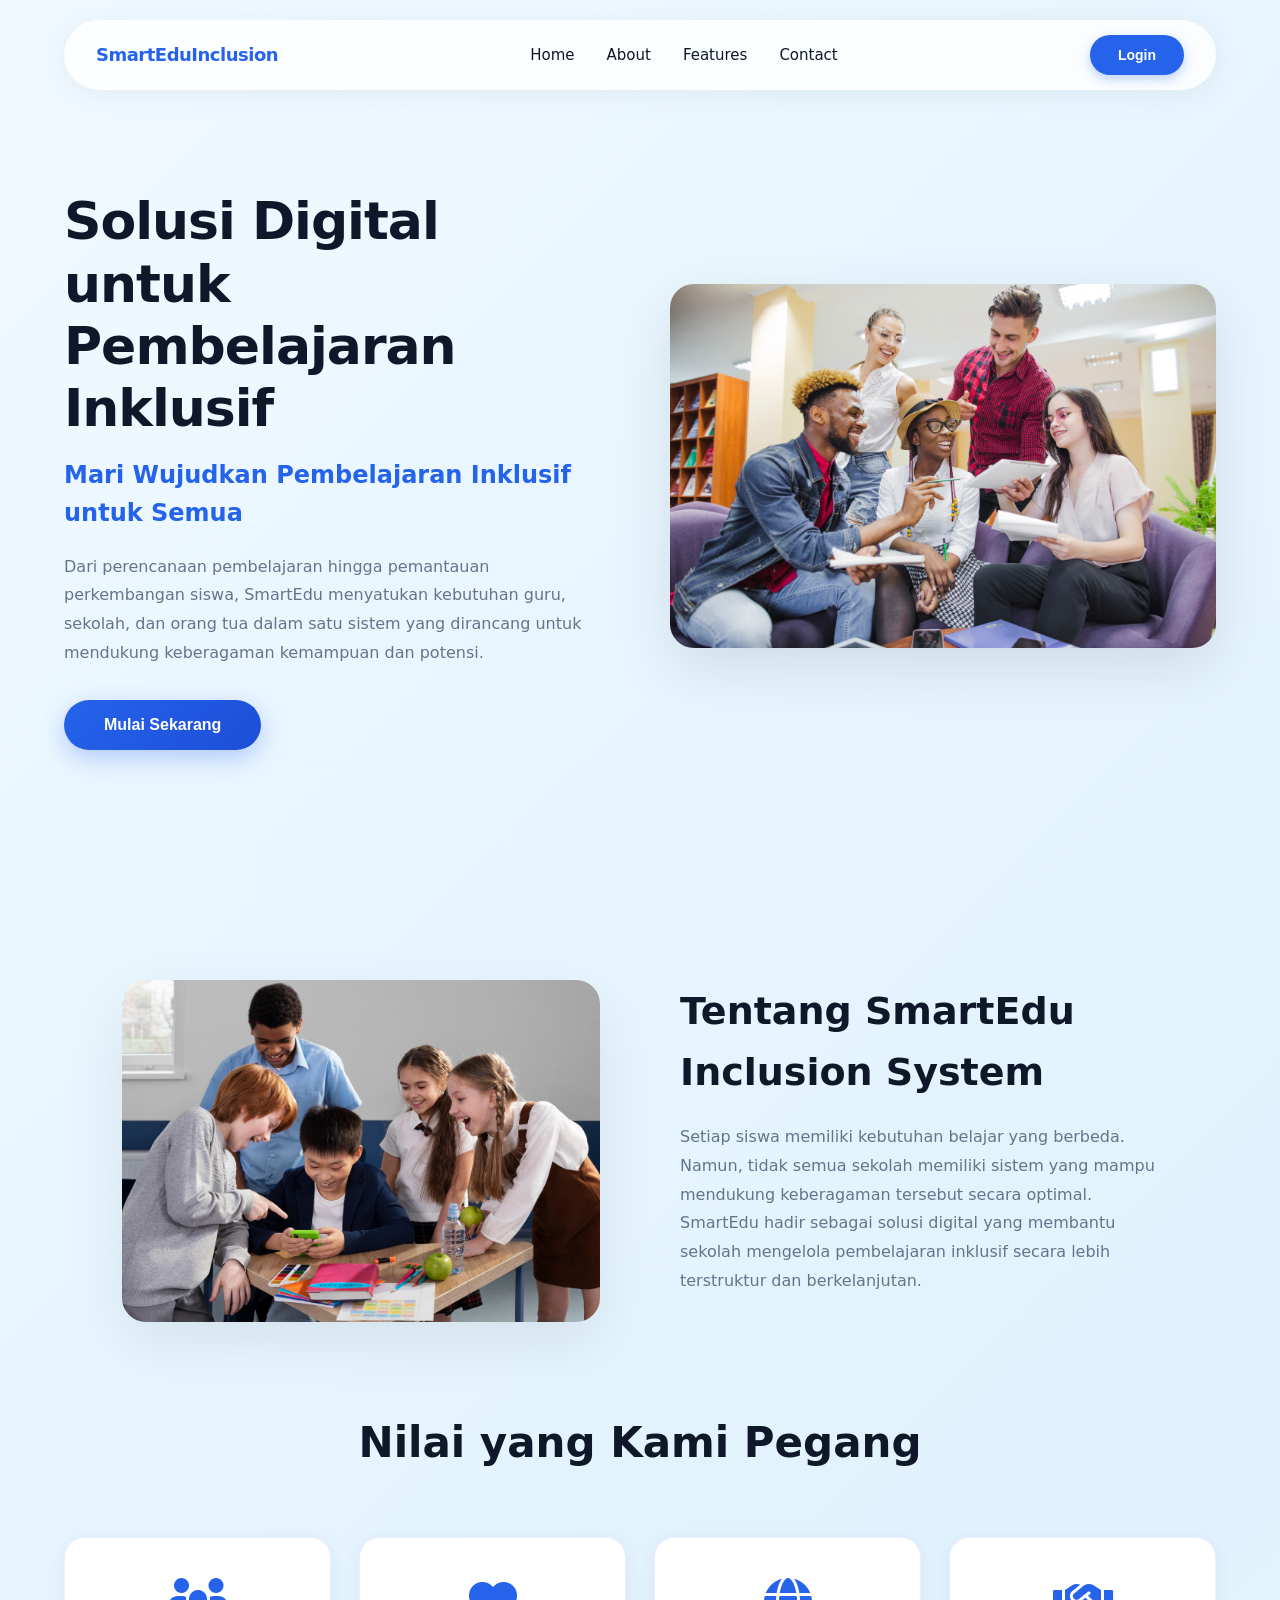
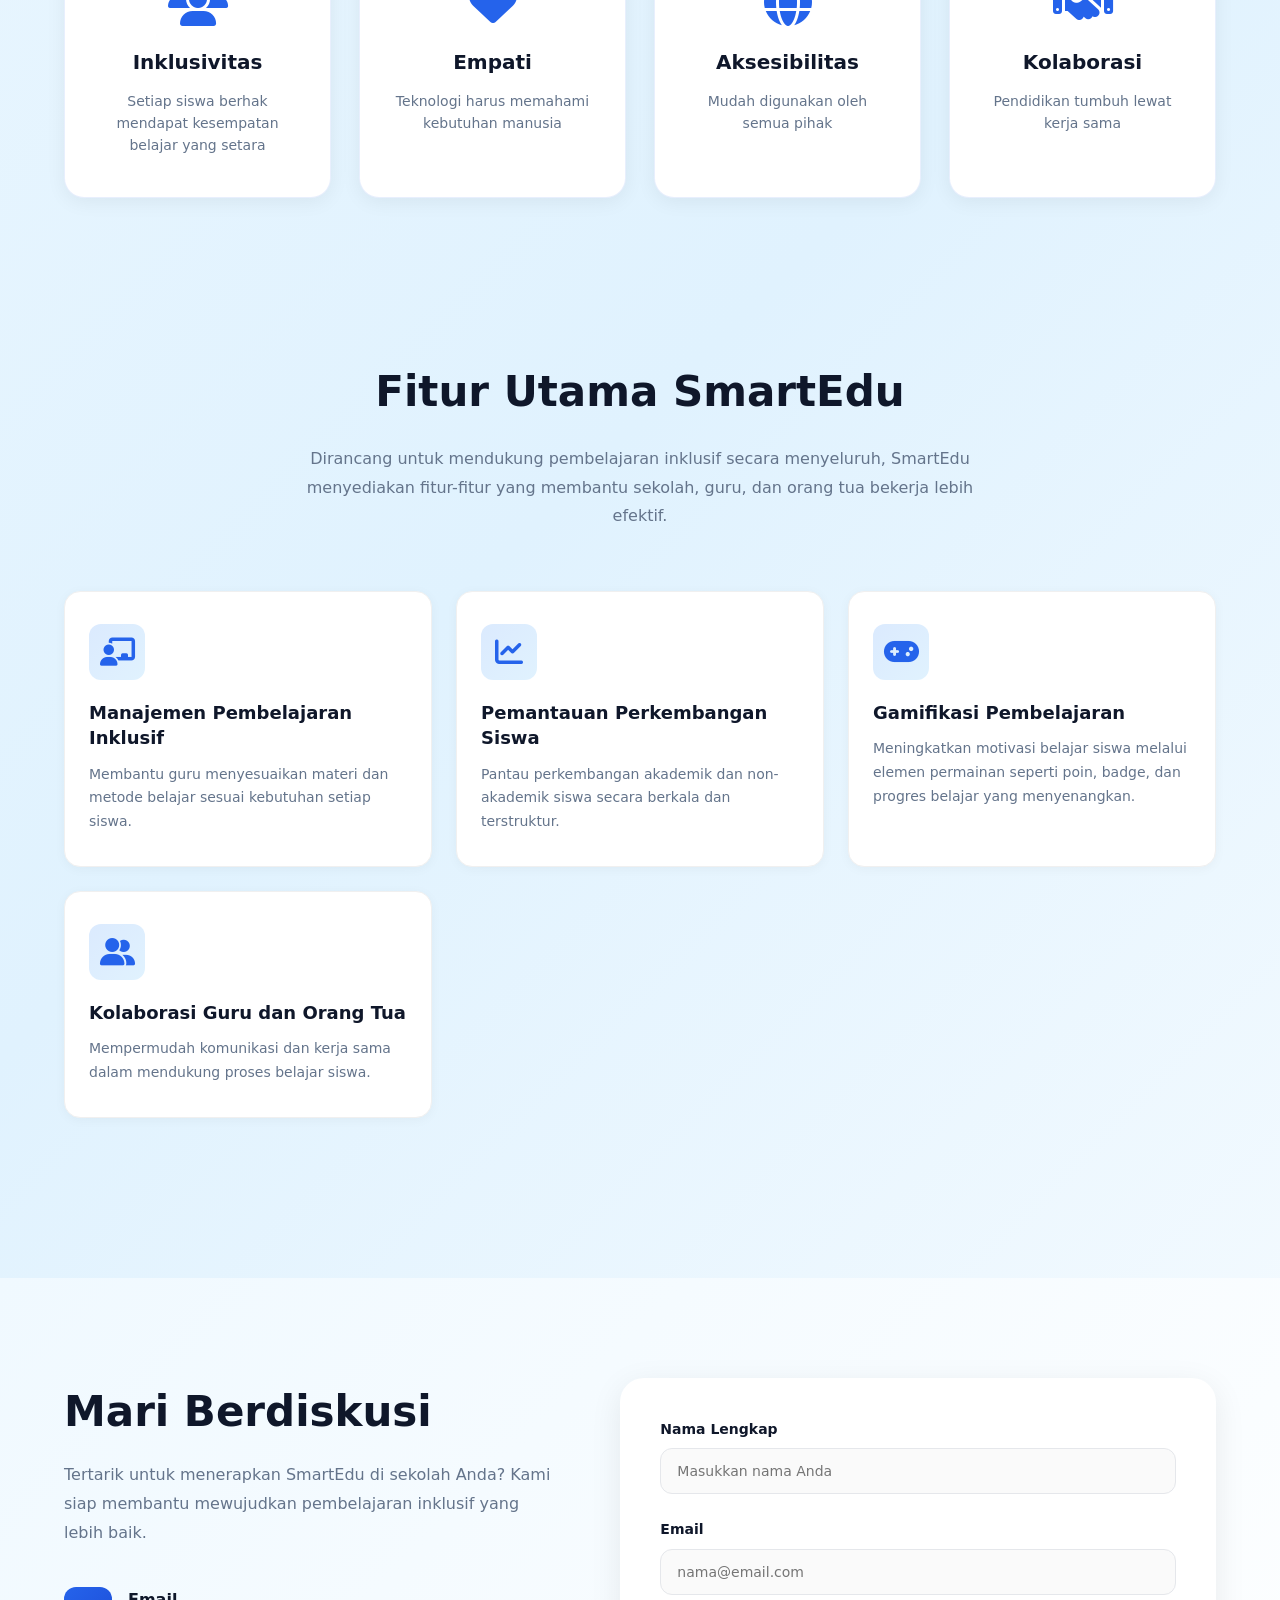
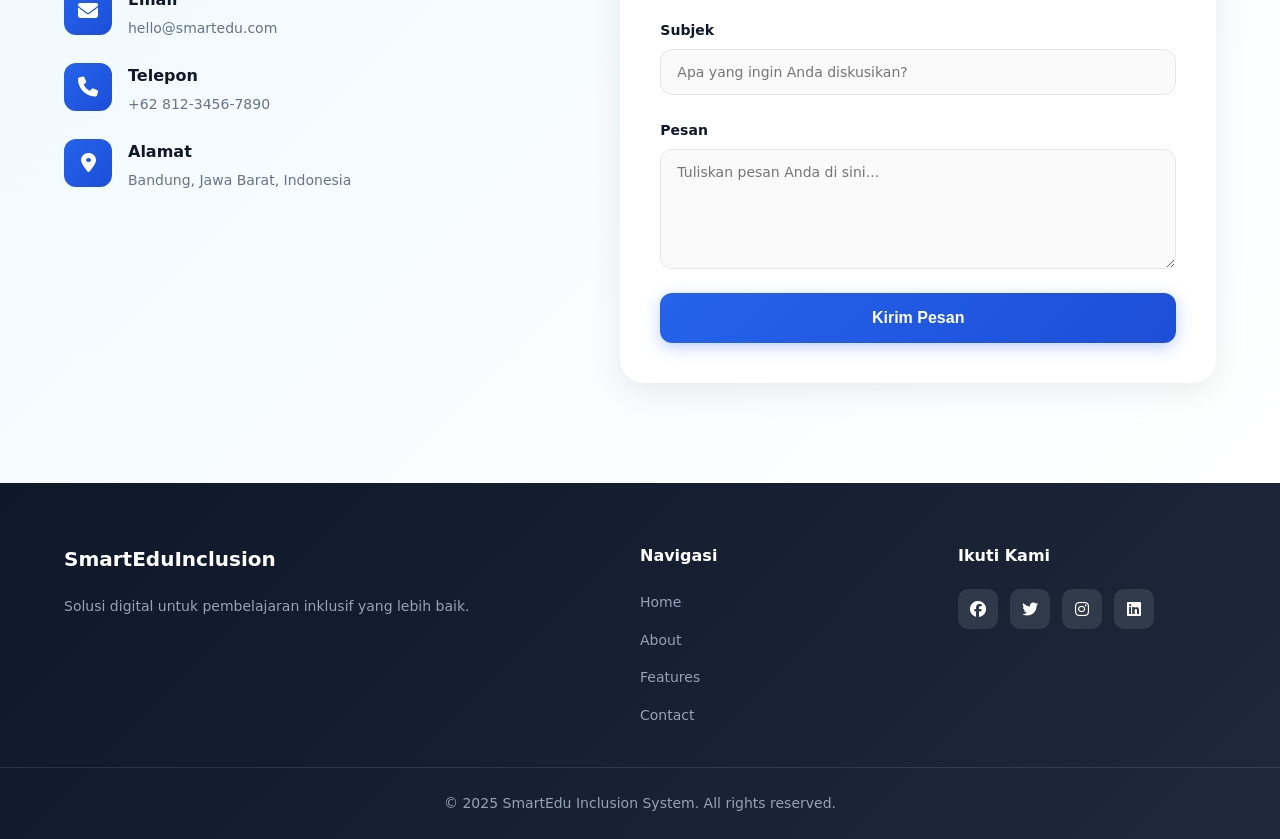
==== index.html @ 2f40f564 "chore: first init" ====
<!DOCTYPE html>
<html lang="en">
<head>
    <meta charset="UTF-8">
    <meta name="viewport" content="width=device-width, initial-scale=1.0">
    <title>SmartEdu Inclusive Learning System</title>
    <link rel="stylesheet" href="style.css">
    <link rel="stylesheet" href="https://cdnjs.cloudflare.com/ajax/libs/font-awesome/6.4.0/css/all.min.css"/>
</head>
<body>
    <div class="container">
        <!-- Header -->
        <nav class="navbar">
            <div class="nav-logo">SmartEduInclusion</div>

            <ul class="nav-menu">
                <li><a href="#home">Home</a></li>
                <li><a href="#about">About</a></li>
                <li><a href="#features">Features</a></li>
                <li><a href="#contact">Contact</a></li>
            </ul>

            <button class="nav-btn">Login</button>
        </nav>

        <!-- Content -->
        <main>
            <section class="hero-section" id="home">
                <div class="content">
                    <div class="text">
                        <h1>Solusi Digital untuk Pembelajaran Inklusif</h1>
                        <h3>Mari Wujudkan Pembelajaran Inklusif untuk Semua</h3>
                        <p>Dari perencanaan pembelajaran hingga pemantauan perkembangan siswa, SmartEdu menyatukan kebutuhan guru, sekolah, dan orang tua dalam satu sistem yang dirancang untuk mendukung keberagaman kemampuan dan potensi.</p>
                        
                        <button class="btn-hero">Mulai Sekarang</button>
                    </div>
                    <div class="hero-image">
                        <img src="assets/images/hero-image.jpg" alt="Hero Image">
                    </div>
                </div>
            </section>

            <section class="about-section" id="about">
                <div class="content">
                    <div class="about-image">
                        <img src="assets/images/about-image.jpg" alt="About Image">
                    </div>
                    <div class="text">
                        <h3>Tentang SmartEdu Inclusion System</h3>
                        <p>Setiap siswa memiliki kebutuhan belajar yang berbeda. Namun, tidak semua sekolah memiliki sistem yang mampu mendukung keberagaman tersebut secara optimal. SmartEdu hadir sebagai solusi digital yang membantu sekolah mengelola pembelajaran inklusif secara lebih terstruktur dan berkelanjutan.</p>
                    </div>
                </div>

                <div class="point">
                    <h1>Nilai yang Kami Pegang</h1>
                    <div class="card">
                        <div class="card-item">
                            <i class="fa-solid fa-users"></i>   
                            <h3>Inklusivitas</h3>
                            <p>Setiap siswa berhak mendapat kesempatan belajar yang setara</p>
                        </div>
                        <div class="card-item">
                            <i class="fa-solid fa-heart"></i>
                            <h3>Empati</h3>
                            <p>Teknologi harus memahami kebutuhan manusia</p>
                        </div>
                        <div class="card-item">
                            <i class="fa-solid fa-globe"></i>
                            <h3>Aksesibilitas</h3>
                            <p>Mudah digunakan oleh semua pihak</p>
                        </div>
                        <div class="card-item">
                            <i class="fa-solid fa-handshake"></i>
                            <h3>Kolaborasi</h3>
                            <p>Pendidikan tumbuh lewat kerja sama</p>
                        </div>
                    </div>
                </div>
            </section>

            <!-- Features Section -->
            <section class="features-section" id="features">
                <div class="features-header">
                    <h1>Fitur Utama SmartEdu</h1>
                    <p>Dirancang untuk mendukung pembelajaran inklusif secara menyeluruh, SmartEdu menyediakan fitur-fitur yang membantu sekolah, guru, dan orang tua bekerja lebih efektif.</p>
                </div>

                <div class="features-grid">
                    <div class="feature-card">
                        <div class="feature-icon">
                            <i class="fa-solid fa-chalkboard-user"></i>
                        </div>
                        <h3>Manajemen Pembelajaran Inklusif</h3>
                        <p>Membantu guru menyesuaikan materi dan metode belajar sesuai kebutuhan setiap siswa.</p>
                    </div>

                    <div class="feature-card">
                        <div class="feature-icon">
                            <i class="fa-solid fa-chart-line"></i>
                        </div>
                        <h3>Pemantauan Perkembangan Siswa</h3>
                        <p>Pantau perkembangan akademik dan non-akademik siswa secara berkala dan terstruktur.</p>
                    </div>

                    <div class="feature-card">
                        <div class="feature-icon">
                            <i class="fa-solid fa-gamepad"></i>
                        </div>
                        <h3>Gamifikasi Pembelajaran</h3>
                        <p>Meningkatkan motivasi belajar siswa melalui elemen permainan seperti poin, badge, dan progres belajar yang menyenangkan.</p>
                    </div>

                    <div class="feature-card">
                        <div class="feature-icon">
                            <i class="fa-solid fa-user-group"></i>
                        </div>
                        <h3>Kolaborasi Guru dan Orang Tua</h3>
                        <p>Mempermudah komunikasi dan kerja sama dalam mendukung proses belajar siswa.</p>
                    </div>
                </div>
            </section>

            <!-- Contact Section -->
            <section class="contact-section" id="contact">
                <div class="contact-container">
                    <div class="contact-content">
                        <div class="contact-info">
                            <h2>Mari Berdiskusi</h2>
                            <p>Tertarik untuk menerapkan SmartEdu di sekolah Anda? Kami siap membantu mewujudkan pembelajaran inklusif yang lebih baik.</p>
                            
                            <div class="contact-details">
                                <div class="contact-item">
                                    <div class="contact-icon">
                                        <i class="fa-solid fa-envelope"></i>
                                    </div>
                                    <div>
                                        <h4>Email</h4>
                                        <p>hello@smartedu.com</p>
                                    </div>
                                </div>

                                <div class="contact-item">
                                    <div class="contact-icon">
                                        <i class="fa-solid fa-phone"></i>
                                    </div>
                                    <div>
                                        <h4>Telepon</h4>
                                        <p>+62 812-3456-7890</p>
                                    </div>
                                </div>

                                <div class="contact-item">
                                    <div class="contact-icon">
                                        <i class="fa-solid fa-location-dot"></i>
                                    </div>
                                    <div>
                                        <h4>Alamat</h4>
                                        <p>Bandung, Jawa Barat, Indonesia</p>
                                    </div>
                                </div>
                            </div>
                        </div>

                        <div class="contact-form-wrapper">
                            <form class="contact-form">
                                <div class="form-group">
                                    <label for="name">Nama Lengkap</label>
                                    <input type="text" id="name" placeholder="Masukkan nama Anda" required>
                                </div>

                                <div class="form-group">
                                    <label for="email">Email</label>
                                    <input type="email" id="email" placeholder="nama@email.com" required>
                                </div>

                                <div class="form-group">
                                    <label for="subject">Subjek</label>
                                    <input type="text" id="subject" placeholder="Apa yang ingin Anda diskusikan?" required>
                                </div>

                                <div class="form-group">
                                    <label for="message">Pesan</label>
                                    <textarea id="message" rows="5" placeholder="Tuliskan pesan Anda di sini..." required></textarea>
                                </div>

                                <button type="submit" class="btn-submit">Kirim Pesan</button>
                            </form>
                        </div>
                    </div>
                </div>
            </section>

            <!-- Footer -->
            <footer class="footer">
                <div class="footer-content">
                    <div class="footer-section">
                        <h3 class="footer-logo">SmartEduInclusion</h3>
                        <p>Solusi digital untuk pembelajaran inklusif yang lebih baik.</p>
                    </div>

                    <div class="footer-section">
                        <h4>Navigasi</h4>
                        <ul>
                            <li><a href="#">Home</a></li>
                            <li><a href="#">About</a></li>
                            <li><a href="#">Features</a></li>
                            <li><a href="#">Contact</a></li>
                        </ul>
                    </div>

                    <div class="footer-section">
                        <h4>Ikuti Kami</h4>
                        <div class="social-links">
                            <a href="#"><i class="fa-brands fa-facebook"></i></a>
                            <a href="#"><i class="fa-brands fa-twitter"></i></a>
                            <a href="#"><i class="fa-brands fa-instagram"></i></a>
                            <a href="#"><i class="fa-brands fa-linkedin"></i></a>
                        </div>
                    </div>
                </div>

                <div class="footer-bottom">
                    <p>&copy; 2025 SmartEdu Inclusion System. All rights reserved.</p>
                </div>
            </footer>
        </main>
    </div>
</body>
</html>
---- style.css ----
* {
  margin: 0;
  padding: 0;
  box-sizing: border-box;
}

:root {
  --primary: #2563EB;
  --primarySoft: #DBEAFE;
  --primaryText: #0F172A;
  --secondaryText: #64748B;
  --border: #E5E7EB;
  --white: #ffffff;
}

html {
  scroll-behavior: smooth;
}
body {
  font-family: 'Segoe UI', system-ui, -apple-system, sans-serif;
  background: linear-gradient(135deg, #f0f9ff 0%, #e0f2fe 50%, #ffffff 100%);
  color: var(--primaryText);
  line-height: 1.6;
  overflow-x: hidden;
}

/* Navbar */
.navbar {
  position: fixed;
  top: 20px;
  left: 50%;
  transform: translateX(-50%);
  width: 90%;
  max-width: 1200px;
  height: 70px;
  display: flex;
  align-items: center;
  justify-content: space-between;
  padding: 0 32px;
  background: rgba(255, 255, 255, 0.8);
  backdrop-filter: blur(16px);
  -webkit-backdrop-filter: blur(16px);
  border-radius: 50px;
  box-shadow: 0 4px 30px rgba(0, 0, 0, 0.06);
  z-index: 1000;
  transition: all 0.3s ease;
}

.navbar:hover {
  box-shadow: 0 8px 40px rgba(0, 0, 0, 0.1);
}

.nav-logo {
  font-weight: 700;
  font-size: 18px;
  color: var(--primary);
  letter-spacing: -0.5px;
}

.nav-menu {
  list-style: none;
  display: flex;
  gap: 32px;
}

.nav-menu a {
  text-decoration: none;
  color: var(--primaryText);
  font-size: 15px;
  font-weight: 500;
  transition: color 0.3s ease;
  position: relative;
}

.nav-menu a::after {
  content: '';
  position: absolute;
  bottom: -4px;
  left: 0;
  width: 0;
  height: 2px;
  background: var(--primary);
  transition: width 0.3s ease;
}

.nav-menu a:hover {
  color: var(--primary);
}

.nav-menu a:hover::after {
  width: 100%;
}

.nav-btn {
  border: none;
  padding: 12px 28px;
  border-radius: 24px;
  background: var(--primary);
  color: white;
  cursor: pointer;
  font-weight: 600;
  font-size: 14px;
  transition: all 0.3s ease;
  box-shadow: 0 4px 12px rgba(37, 99, 235, 0.3);
}

.nav-btn:hover {
  background: #1d4ed8;
  transform: translateY(-2px);
  box-shadow: 0 6px 20px rgba(37, 99, 235, 0.4);
}

/* Hero Section */
.hero-section {
  min-height: 100vh;
  display: flex;
  align-items: center;
  padding: 120px 0 80px;
}

.content {
  display: flex;
  justify-content: space-between;
  align-items: center;
  width: 90%;
  max-width: 1200px;
  margin: auto;
  gap: 60px;
}

.text {
  flex: 1;
  animation: fadeInLeft 1s ease;
}

@keyframes fadeInLeft {
  from {
    opacity: 0;
    transform: translateX(-30px);
  }

  to {
    opacity: 1;
    transform: translateX(0);
  }
}

.text h1 {
  font-size: clamp(32px, 5vw, 52px);
  font-weight: 800;
  line-height: 1.2;
  margin-bottom: 16px;
  color: var(--primaryText);
  letter-spacing: -1px;
}

.text h3 {
  font-size: clamp(18px, 3vw, 24px);
  font-weight: 600;
  color: var(--primary);
  margin-bottom: 20px;
}

.text p {
  color: var(--secondaryText);
  font-size: 16px;
  margin-bottom: 32px;
  line-height: 1.8;
}

.hero-image {
  flex: 1;
  max-width: 550px;
  animation: fadeInRight 1s ease;
}

@keyframes fadeInRight {
  from {
    opacity: 0;
    transform: translateX(30px);
  }

  to {
    opacity: 1;
    transform: translateX(0);
  }
}

.hero-image img {
  width: 100%;
  height: auto;
  border-radius: 24px;
  box-shadow: 0 20px 60px rgba(0, 0, 0, 0.1);
}

.btn-hero {
  border: none;
  background: linear-gradient(135deg, var(--primary) 0%, #1d4ed8 100%);
  padding: 16px 40px;
  border-radius: 30px;
  color: white;
  cursor: pointer;
  font-size: 16px;
  font-weight: 600;
  transition: all 0.3s ease;
  box-shadow: 0 8px 24px rgba(37, 99, 235, 0.3);
}

.btn-hero:hover {
  transform: translateY(-3px);
  box-shadow: 0 12px 32px rgba(37, 99, 235, 0.4);
}

/* About Section */
.about-section {
  width: 90%;
  max-width: 1200px;
  margin: 80px auto;
}

.about-section .content {
  gap: 80px;
  margin-bottom: 80px;
}

.about-image {
  flex: 1;
  max-width: 500px;
}

.about-image img {
  width: 100%;
  height: auto;
  border-radius: 24px;
  box-shadow: 0 20px 60px rgba(0, 0, 0, 0.08);
}

.about-section .text h3 {
  font-size: clamp(28px, 4vw, 38px);
  margin-bottom: 20px;
  font-weight: 700;
  color: var(--primaryText);
}

.point {
  text-align: center;
}

.point h1 {
  font-size: clamp(32px, 4vw, 42px);
  margin-bottom: 60px;
  font-weight: 800;
  color: var(--primaryText);
}

.card {
  display: grid;
  grid-template-columns: repeat(auto-fit, minmax(250px, 1fr));
  gap: 28px;
  margin-top: 40px;
}

.card-item {
  background: white;
  border-radius: 20px;
  padding: 40px 28px;
  text-align: center;
  transition: all 0.4s cubic-bezier(0.175, 0.885, 0.32, 1.275);
  box-shadow: 0 4px 20px rgba(0, 0, 0, 0.06);
  border: 1px solid rgba(37, 99, 235, 0.1);
}

.card-item:hover {
  transform: translateY(-8px);
  box-shadow: 0 12px 40px rgba(37, 99, 235, 0.15);
  border-color: var(--primary);
}

.card-item i {
  font-size: 48px;
  color: var(--primary);
  margin-bottom: 20px;
  transition: transform 0.3s ease;
}

.card-item:hover i {
  transform: scale(1.1);
}

.card-item h3 {
  font-size: 20px;
  margin-bottom: 12px;
  font-weight: 700;
  color: var(--primaryText);
}

.card-item p {
  color: var(--secondaryText);
  font-size: 14px;
  line-height: 1.6;
}

/* Features Section */
.features-section {
  width: 90%;
  max-width: 1200px;
  margin: 100px auto;
  padding: 60px 0;
}

.features-header {
  text-align: center;
  margin-bottom: 60px;
}

.features-header h1 {
  font-size: clamp(32px, 4vw, 42px);
  font-weight: 800;
  color: var(--primaryText);
  margin-bottom: 20px;
}

.features-header p {
  color: var(--secondaryText);
  font-size: 16px;
  line-height: 1.8;
  max-width: 700px;
  margin: 0 auto;
}

.features-grid {
  display: grid;
  grid-template-columns: repeat(auto-fit, minmax(280px, 1fr));
  gap: 24px;
}

.feature-card {
  background: white;
  border-radius: 16px;
  padding: 32px 24px;
  box-shadow: 0 2px 12px rgba(0, 0, 0, 0.04);
  border: 1px solid #f0f0f0;
  transition: all 0.3s ease;
  display: flex;
  flex-direction: column;
  align-items: flex-start;
}

.feature-card:hover {
  transform: translateY(-4px);
  box-shadow: 0 8px 24px rgba(37, 99, 235, 0.1);
  border-color: rgba(37, 99, 235, 0.2);
}

.feature-icon {
  width: 56px;
  height: 56px;
  background: linear-gradient(135deg, #dbeafe 0%, #e0f2fe 100%);
  border-radius: 12px;
  display: flex;
  align-items: center;
  justify-content: center;
  margin-bottom: 20px;
  transition: all 0.3s ease;
}

.feature-card:hover .feature-icon {
  background: linear-gradient(135deg, var(--primary) 0%, #1d4ed8 100%);
}

.feature-icon i {
  font-size: 28px;
  color: var(--primary);
  transition: all 0.3s ease;
}

.feature-card:hover .feature-icon i {
  color: white;
  transform: scale(1.1);
}

.feature-card h3 {
  font-size: 18px;
  font-weight: 700;
  color: var(--primaryText);
  margin-bottom: 12px;
  line-height: 1.4;
}

.feature-card p {
  color: var(--secondaryText);
  font-size: 14px;
  line-height: 1.7;
  margin: 0;
}

/* Contact Section */
.contact-section {
  background: linear-gradient(135deg, #f0f9ff 0%, #ffffff 100%);
  padding: 100px 0;
  margin-top: 80px;
}

.contact-container {
  width: 90%;
  max-width: 1200px;
  margin: 0 auto;
}

.contact-content {
  display: grid;
  grid-template-columns: 1fr 1.2fr;
  gap: 60px;
  align-items: start;
}

.contact-info h2 {
  font-size: clamp(32px, 4vw, 42px);
  font-weight: 800;
  color: var(--primaryText);
  margin-bottom: 16px;
}

.contact-info>p {
  color: var(--secondaryText);
  font-size: 16px;
  line-height: 1.8;
  margin-bottom: 40px;
}

.contact-details {
  display: flex;
  flex-direction: column;
  gap: 24px;
}

.contact-item {
  display: flex;
  align-items: flex-start;
  gap: 16px;
}

.contact-icon {
  width: 48px;
  height: 48px;
  background: linear-gradient(135deg, var(--primary) 0%, #1d4ed8 100%);
  border-radius: 12px;
  display: flex;
  align-items: center;
  justify-content: center;
  flex-shrink: 0;
}

.contact-icon i {
  font-size: 20px;
  color: white;
}

.contact-item h4 {
  font-size: 16px;
  font-weight: 700;
  color: var(--primaryText);
  margin-bottom: 4px;
}

.contact-item p {
  color: var(--secondaryText);
  font-size: 14px;
  margin: 0;
}

.contact-form-wrapper {
  background: white;
  border-radius: 24px;
  padding: 40px;
  box-shadow: 0 8px 32px rgba(0, 0, 0, 0.08);
}

.contact-form {
  display: flex;
  flex-direction: column;
  gap: 24px;
}

.form-group {
  display: flex;
  flex-direction: column;
  gap: 8px;
}

.form-group label {
  font-size: 14px;
  font-weight: 600;
  color: var(--primaryText);
}

.form-group input,
.form-group textarea {
  padding: 14px 16px;
  border: 1px solid #e5e7eb;
  border-radius: 12px;
  font-size: 14px;
  font-family: inherit;
  transition: all 0.3s ease;
  background: #fafafa;
}

.form-group input:focus,
.form-group textarea:focus {
  outline: none;
  border-color: var(--primary);
  background: white;
  box-shadow: 0 0 0 3px rgba(37, 99, 235, 0.1);
}

.form-group textarea {
  resize: vertical;
  min-height: 120px;
}

.btn-submit {
  padding: 16px 32px;
  background: linear-gradient(135deg, var(--primary) 0%, #1d4ed8 100%);
  color: white;
  border: none;
  border-radius: 12px;
  font-size: 16px;
  font-weight: 600;
  cursor: pointer;
  transition: all 0.3s ease;
  box-shadow: 0 4px 16px rgba(37, 99, 235, 0.3);
}

.btn-submit:hover {
  transform: translateY(-2px);
  box-shadow: 0 6px 24px rgba(37, 99, 235, 0.4);
}

/* Footer */
.footer {
  background: linear-gradient(135deg, #0f172a 0%, #1e293b 100%);
  color: white;
  padding: 60px 0 24px;
}

.footer-content {
  width: 90%;
  max-width: 1200px;
  margin: 0 auto;
  display: grid;
  grid-template-columns: 2fr 1fr 1fr;
  gap: 60px;
  margin-bottom: 40px;
}

.footer-section h3,
.footer-section h4 {
  margin-bottom: 20px;
}

.footer-logo {
  font-size: 20px;
  font-weight: 700;
  color: white;
}

.footer-section p {
  color: #94a3b8;
  font-size: 14px;
  line-height: 1.6;
}

.footer-section ul {
  list-style: none;
  padding: 0;
  display: flex;
  flex-direction: column;
  gap: 12px;
}

.footer-section ul a {
  color: #94a3b8;
  text-decoration: none;
  font-size: 14px;
  transition: color 0.3s ease;
}

.footer-section ul a:hover {
  color: white;
}

.social-links {
  display: flex;
  gap: 12px;
}

.social-links a {
  width: 40px;
  height: 40px;
  text-decoration: none;
  background: rgba(255, 255, 255, 0.1);
  border-radius: 10px;
  display: flex;
  align-items: center;
  justify-content: center;
  color: white;
  transition: all 0.3s ease;
}

.social-links a:hover {
  background: var(--primary);
  transform: translateY(-3px);
}

.footer-bottom {
  border-top: 1px solid rgba(255, 255, 255, 0.1);
  padding-top: 24px;
  text-align: center;
}

.footer-bottom p {
  color: #94a3b8;
  font-size: 14px;
  margin: 0;
}

/* Responsive */
@media (max-width: 768px) {
  .navbar {
    width: 95%;
    padding: 0 20px;
    height: 60px;
  }

  .nav-menu {
    display: none;
  }

  .content {
    flex-direction: column;
    gap: 40px;
  }

  .hero-section {
    padding: 100px 0 60px;
  }

  .text,
  .hero-image,
  .about-image {
    max-width: 100%;
  }

  .card {
    grid-template-columns: 1fr;
  }

  .features-grid {
    grid-template-columns: 1fr;
  }

  .features-section {
    margin: 60px auto;
  }

  .contact-content {
    grid-template-columns: 1fr;
    gap: 40px;
  }

  .contact-form-wrapper {
    padding: 28px;
  }

  .contact-section {
    padding: 60px 0;
  }

  .footer-content {
    grid-template-columns: 1fr;
    gap: 40px;
  }
}
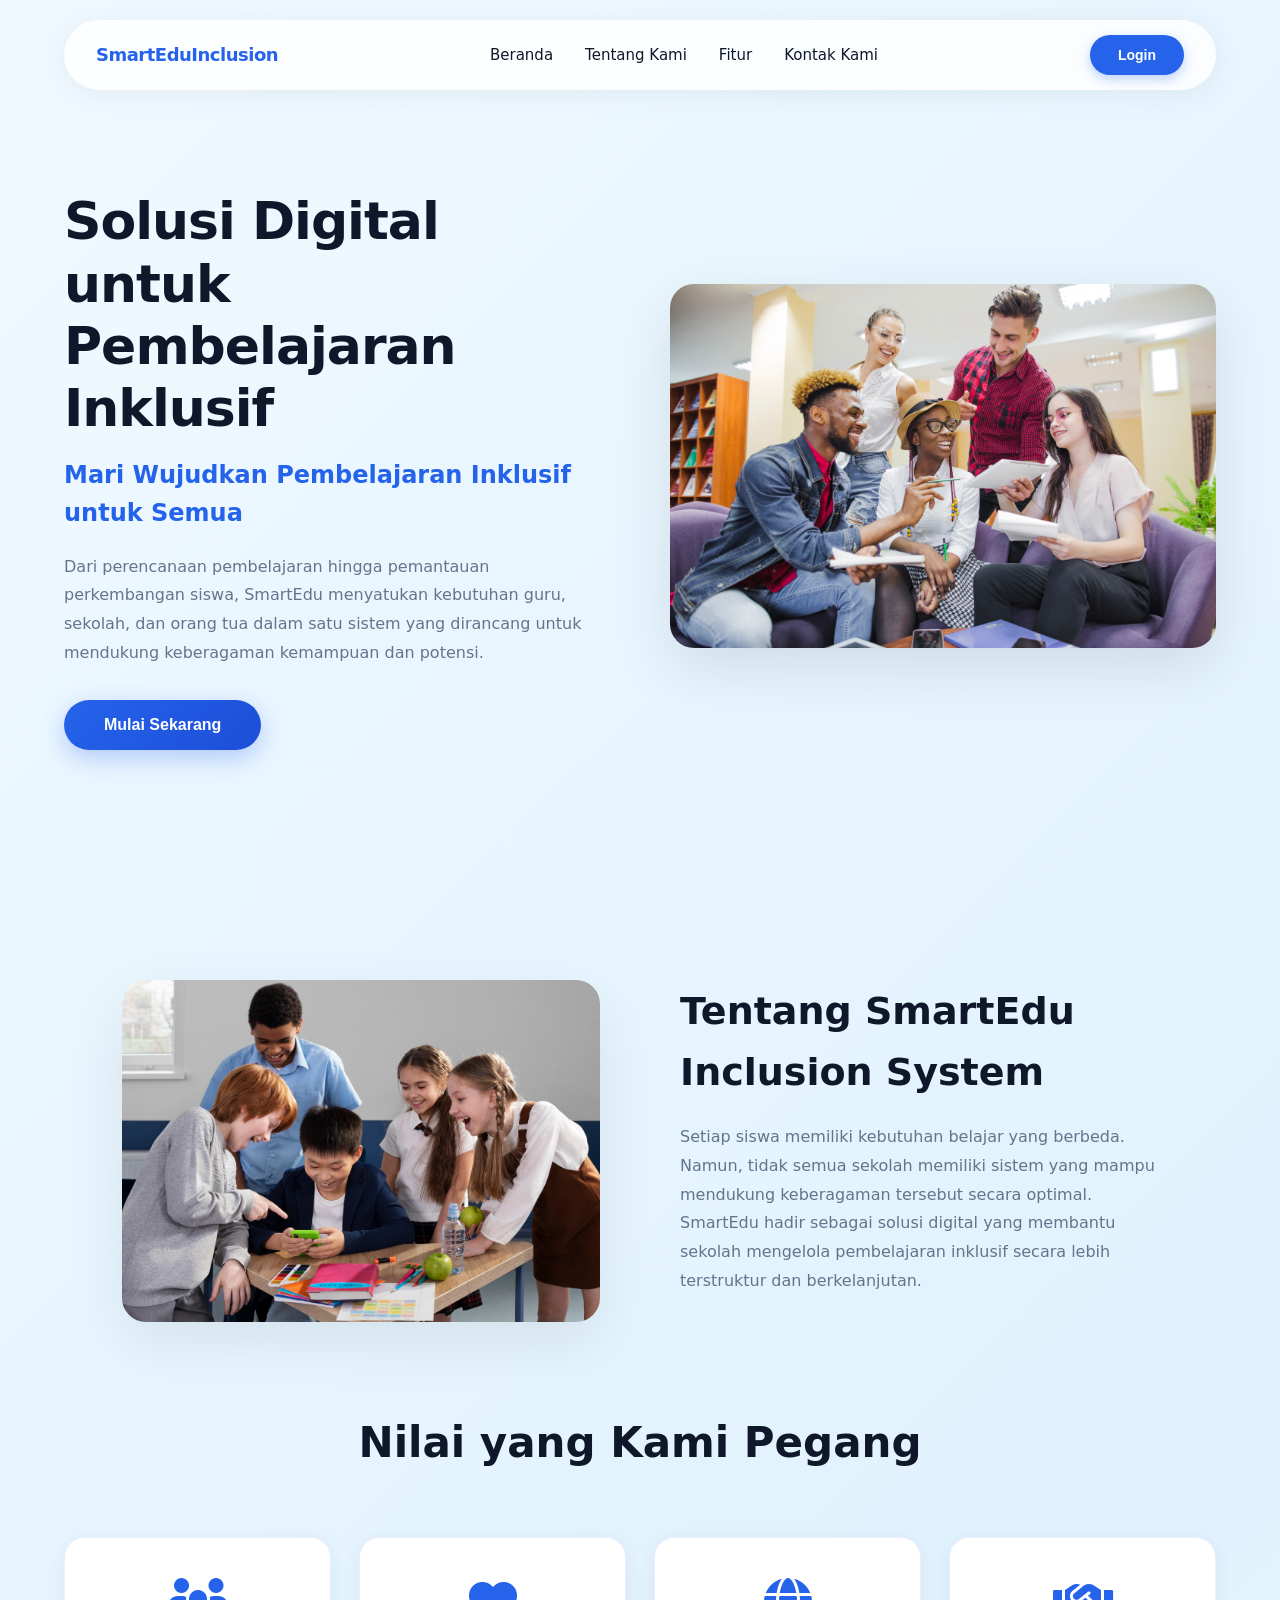
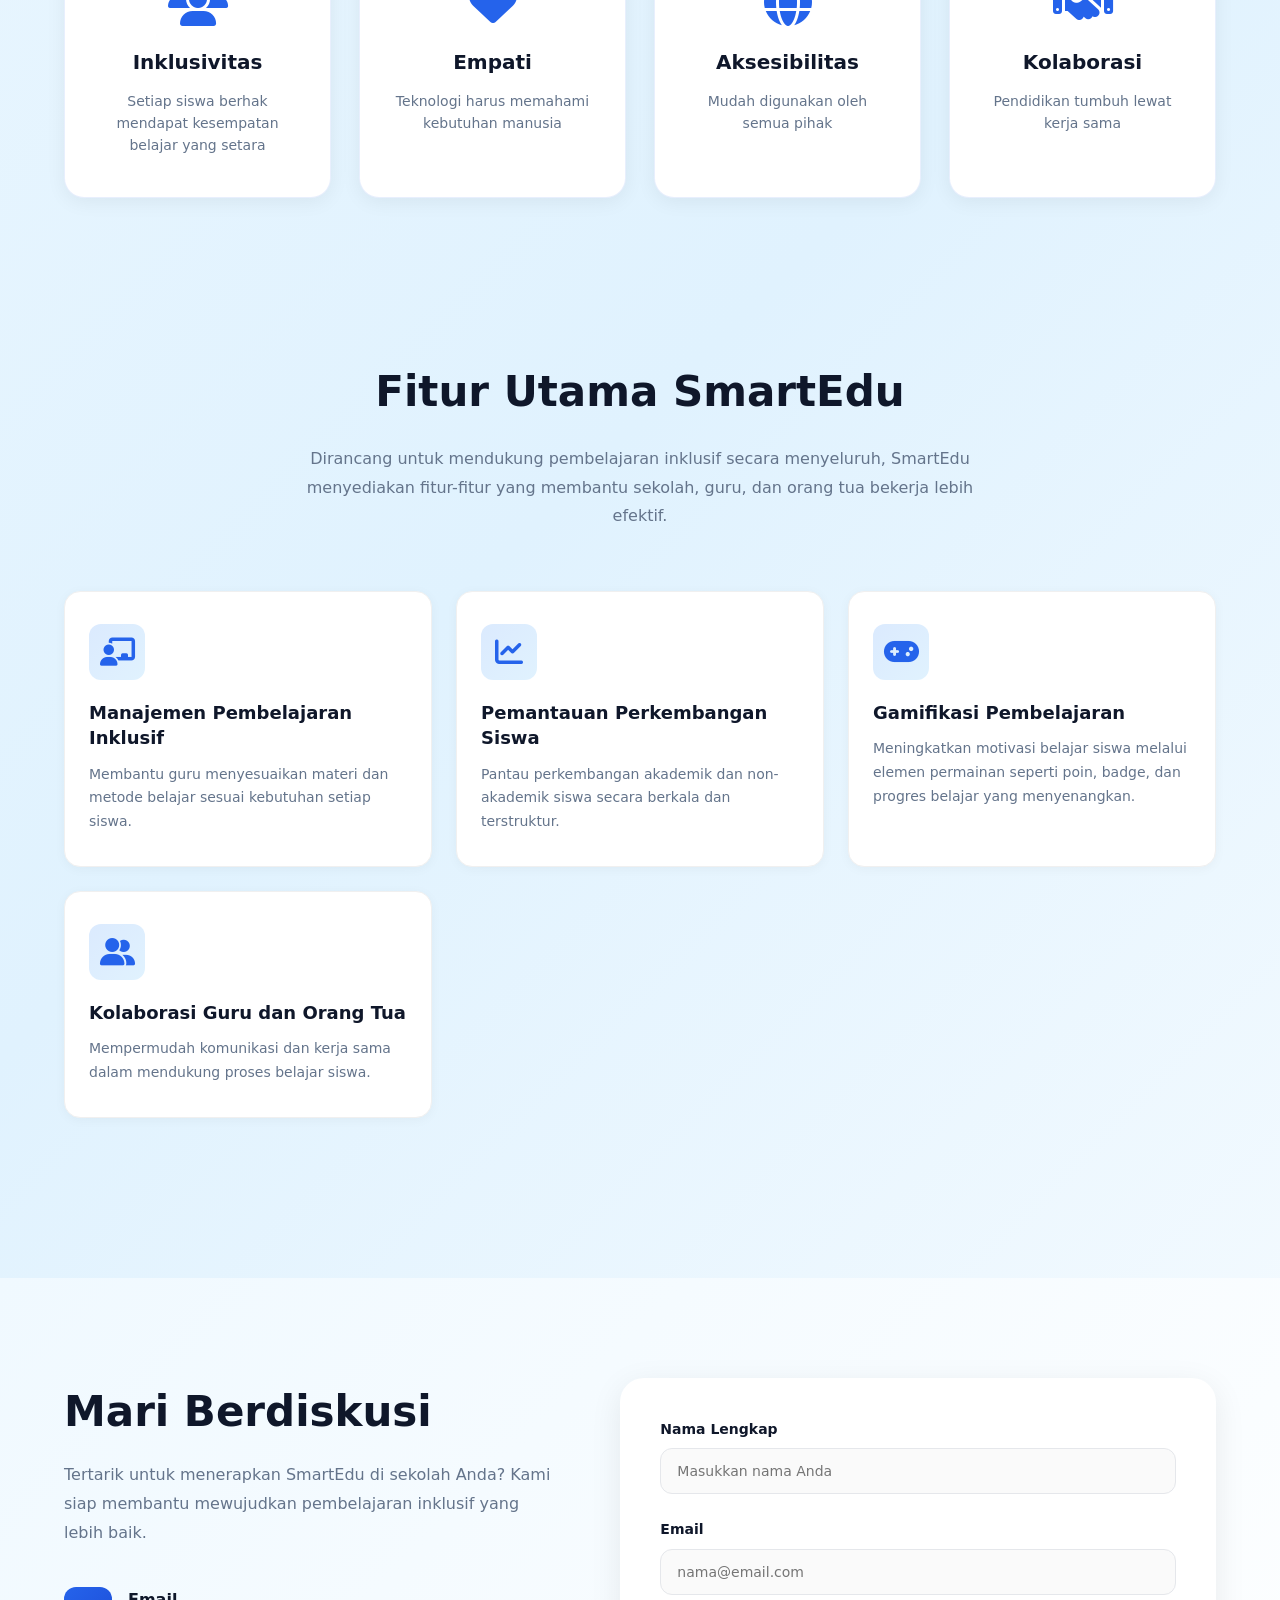
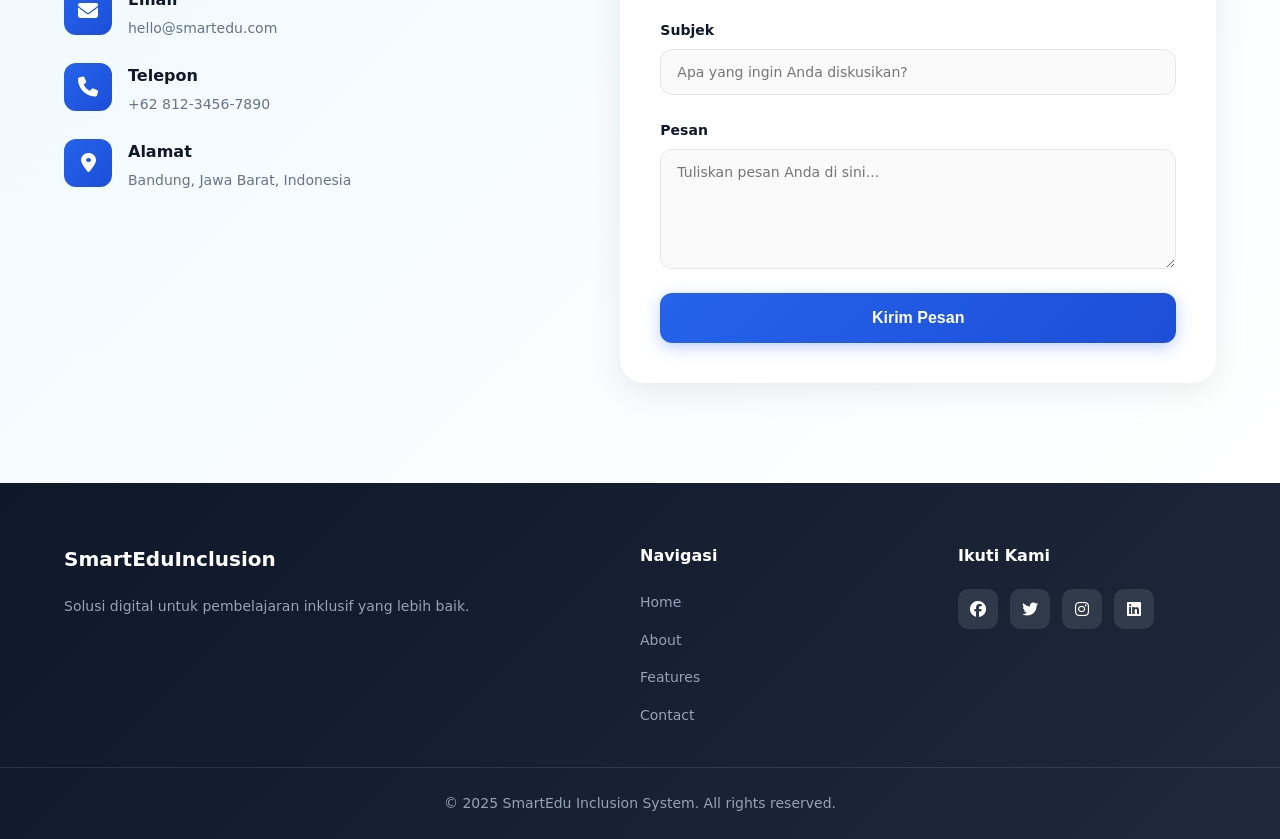
==== commit 5368b820: "feat & update: fitur role admin, siswa dan orang tua" ====
--- a/index.html
+++ b/index.html
@@ -14,18 +14,18 @@
             <div class="nav-logo">SmartEduInclusion</div>
 
             <ul class="nav-menu">
-                <li><a href="#home">Home</a></li>
-                <li><a href="#about">About</a></li>
-                <li><a href="#features">Features</a></li>
-                <li><a href="#contact">Contact</a></li>
+                <li><a href="#beranda">Beranda</a></li>
+                <li><a href="#tentangkami">Tentang Kami</a></li>
+                <li><a href="#fitur">Fitur</a></li>
+                <li><a href="#kontak">Kontak Kami</a></li>
             </ul>
 
-            <button class="nav-btn">Login</button>
+            <button class="nav-btn" id="btn-login">Login</button>
         </nav>
 
         <!-- Content -->
         <main>
-            <section class="hero-section" id="home">
+            <section class="hero-section" id="beranda">
                 <div class="content">
                     <div class="text">
                         <h1>Solusi Digital untuk Pembelajaran Inklusif</h1>
@@ -40,7 +40,7 @@
                 </div>
             </section>
 
-            <section class="about-section" id="about">
+            <section class="about-section" id="tentangkami">
                 <div class="content">
                     <div class="about-image">
                         <img src="assets/images/about-image.jpg" alt="About Image">
@@ -79,7 +79,7 @@
             </section>
 
             <!-- Features Section -->
-            <section class="features-section" id="features">
+            <section class="features-section" id="fitur">
                 <div class="features-header">
                     <h1>Fitur Utama SmartEdu</h1>
                     <p>Dirancang untuk mendukung pembelajaran inklusif secara menyeluruh, SmartEdu menyediakan fitur-fitur yang membantu sekolah, guru, dan orang tua bekerja lebih efektif.</p>
@@ -121,7 +121,7 @@
             </section>
 
             <!-- Contact Section -->
-            <section class="contact-section" id="contact">
+            <section class="contact-section" id="kontak">
                 <div class="contact-container">
                     <div class="contact-content">
                         <div class="contact-info">
@@ -225,5 +225,12 @@
             </footer>
         </main>
     </div>
+    <script>
+        const login = document.getElementById('btn-login');
+        login.addEventListener('click', function(){
+            window.location.href = "auth/login/index.html";
+        })
+
+    </script>
 </body>
 </html>
--- a/style.css
+++ b/style.css
@@ -16,6 +16,7 @@
 html {
   scroll-behavior: smooth;
 }
+
 body {
   font-family: 'Segoe UI', system-ui, -apple-system, sans-serif;
   background: linear-gradient(135deg, #f0f9ff 0%, #e0f2fe 50%, #ffffff 100%);
